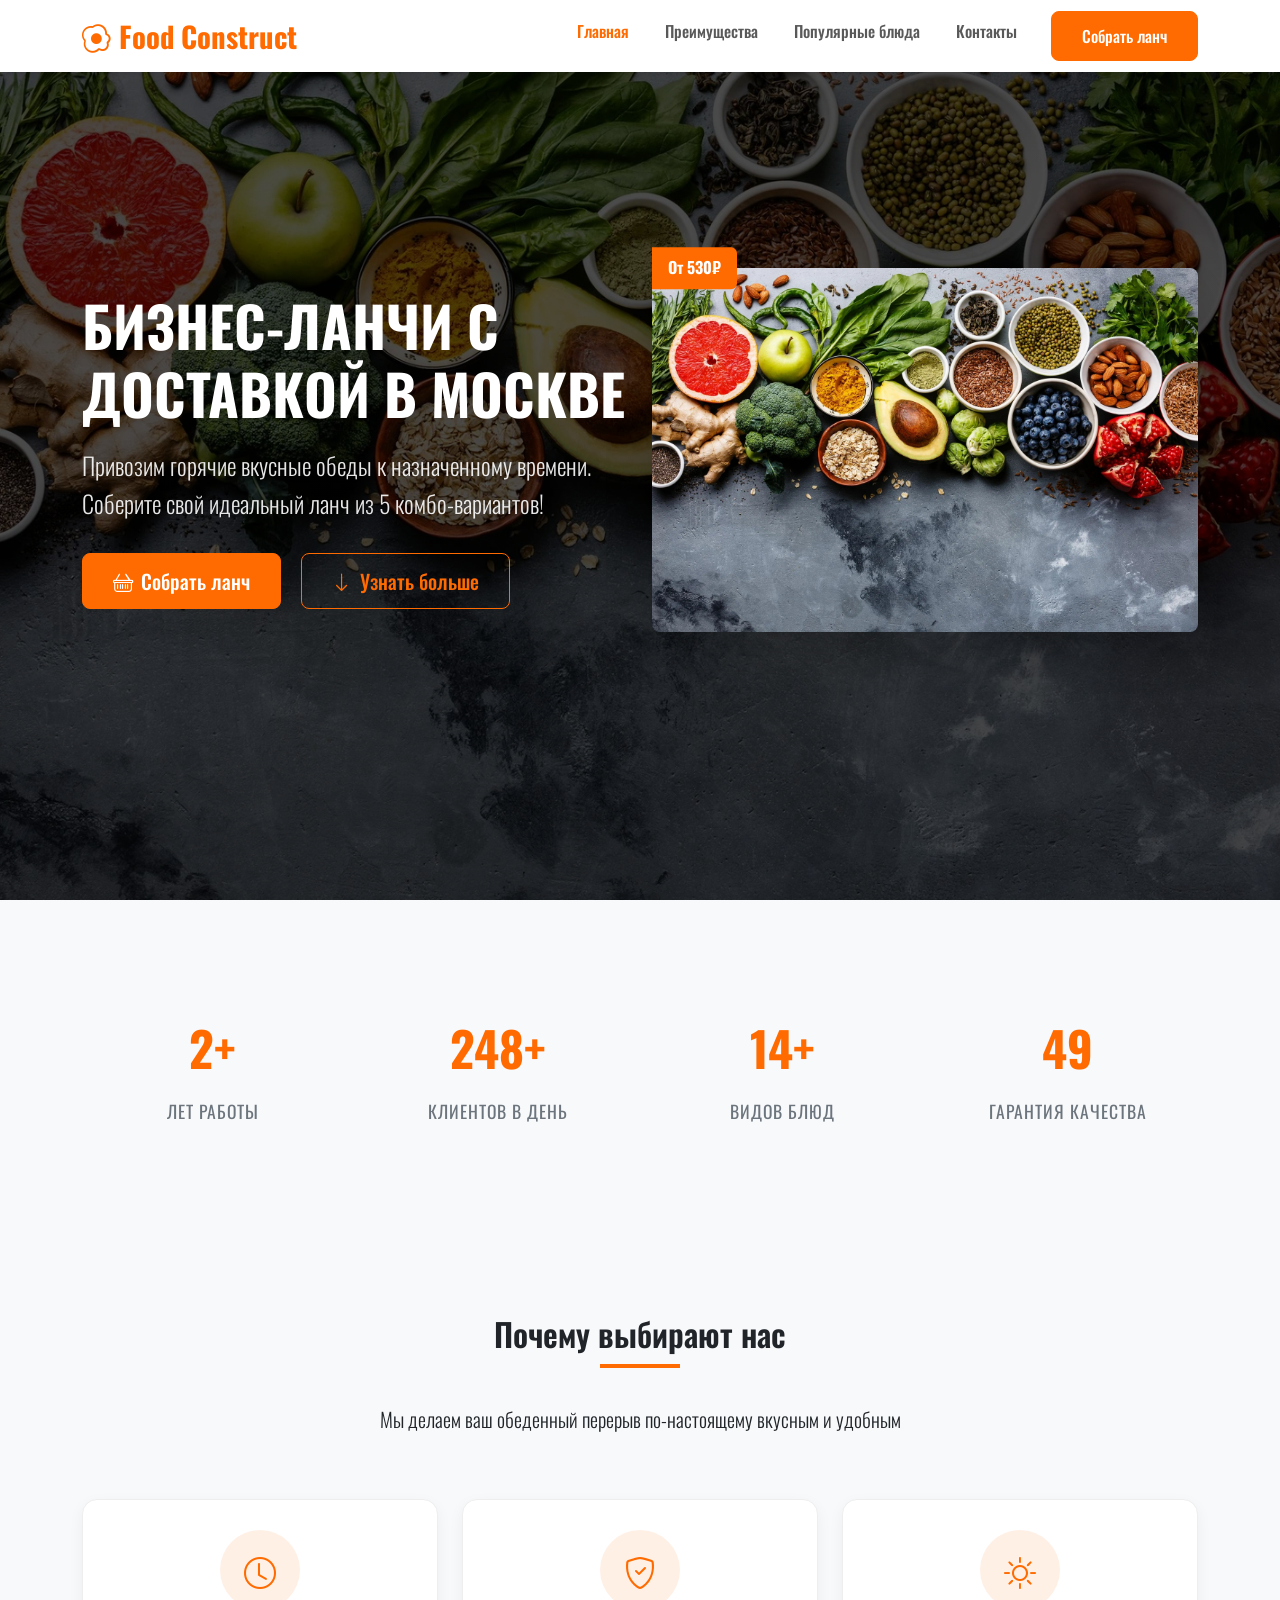
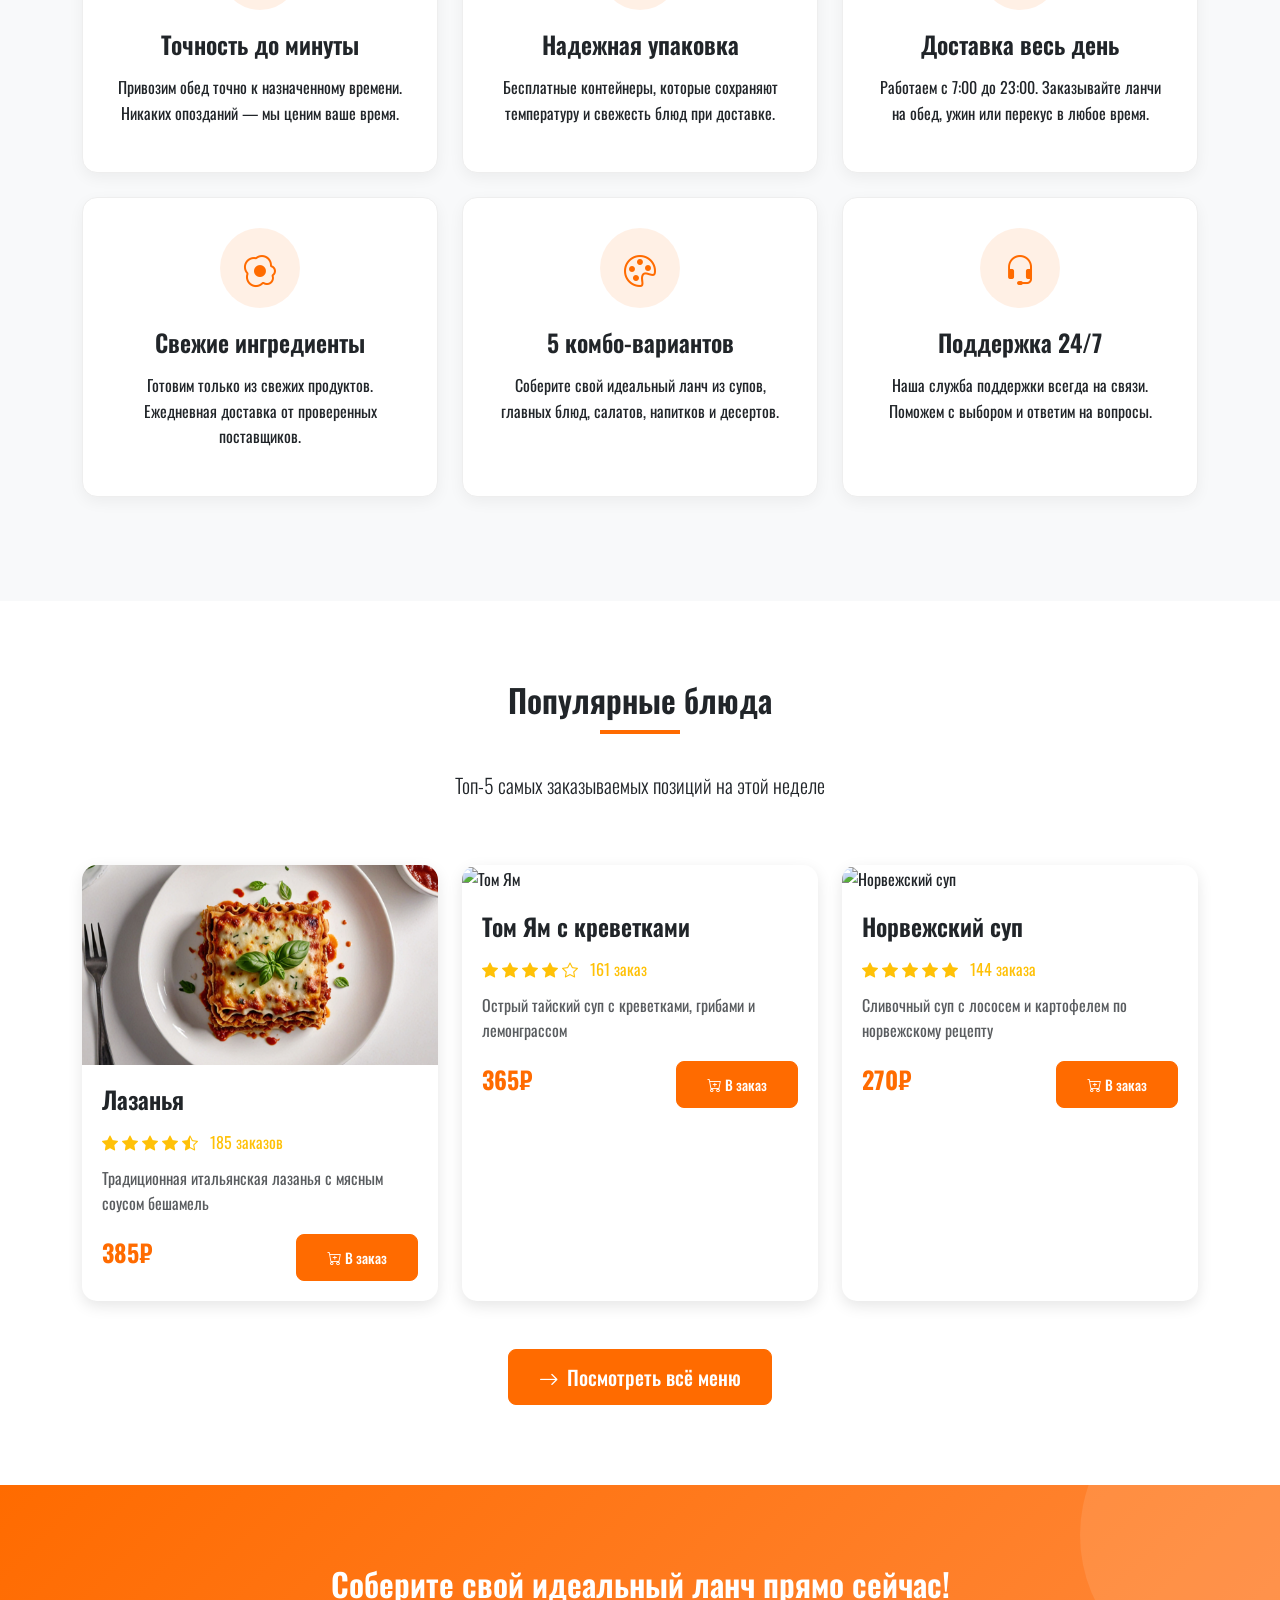
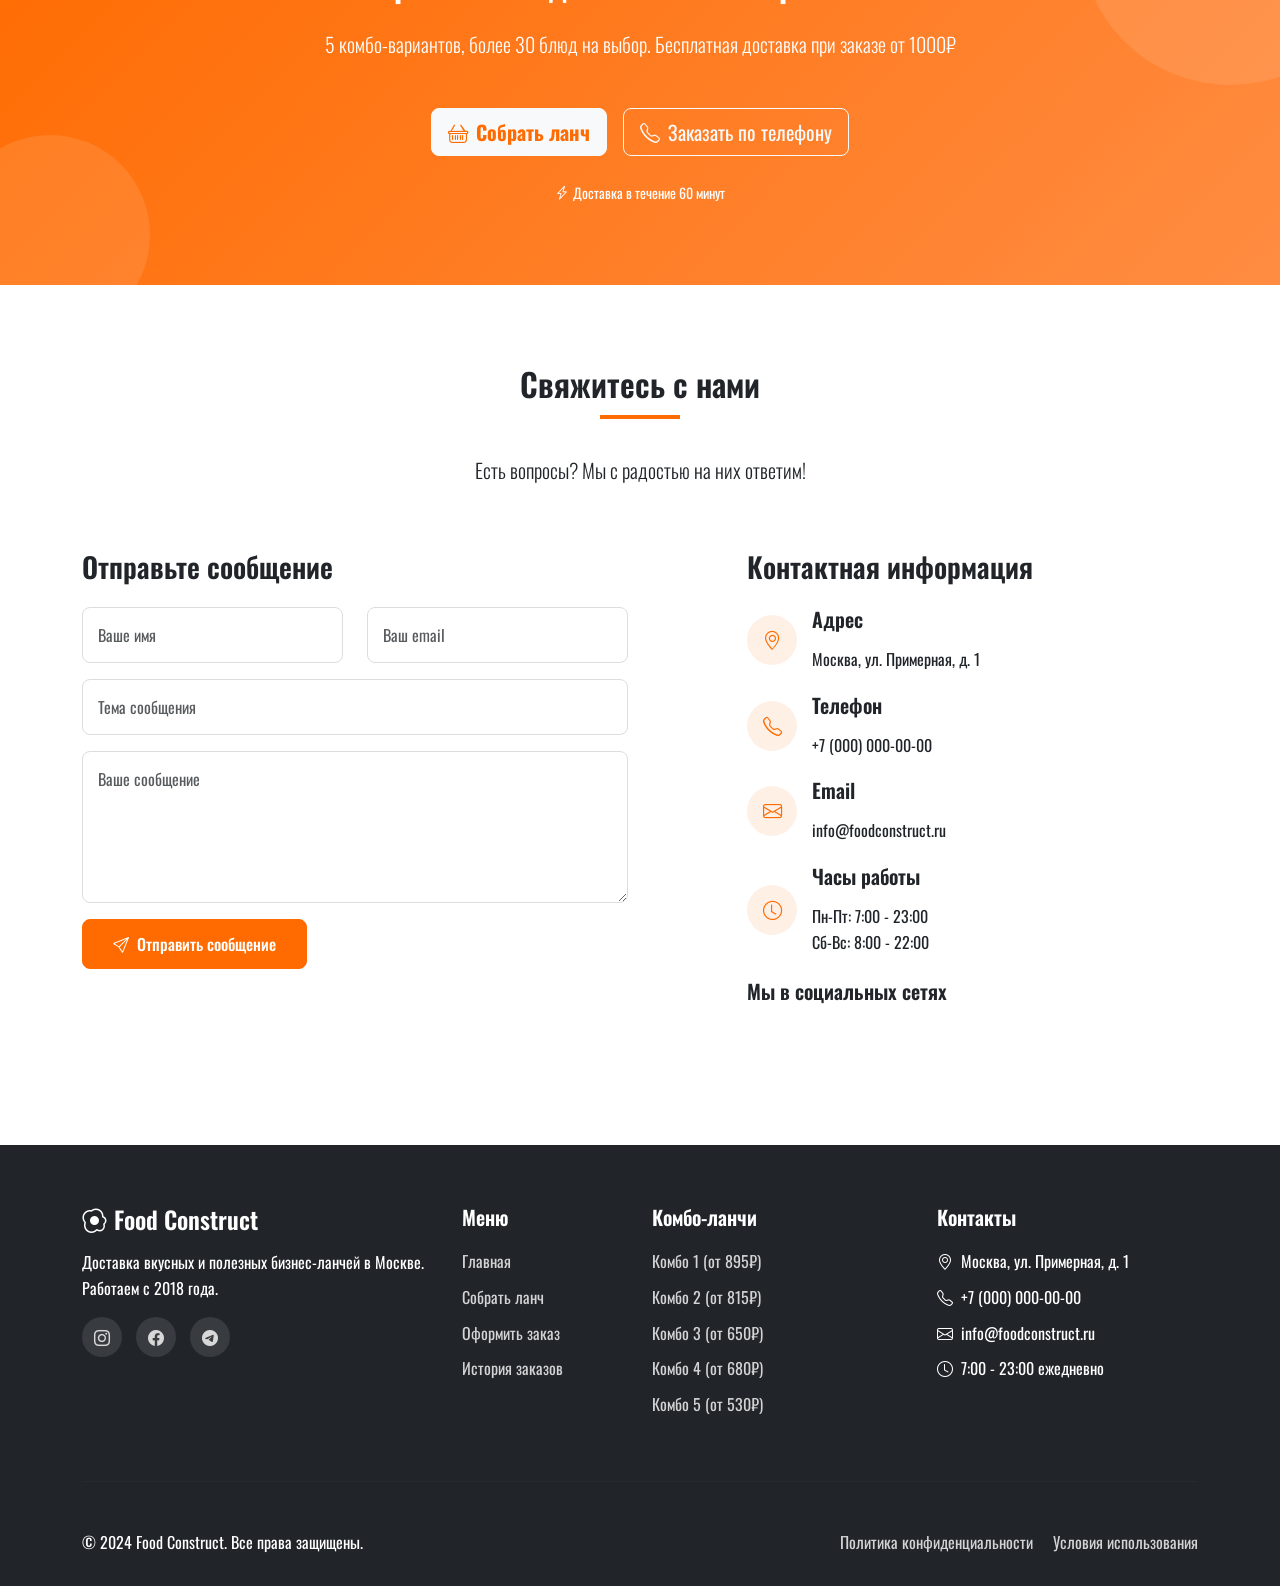
==== bootstrap-landing.html @ 38592e2b "Create bootstrap-landing.html" ====
<!DOCTYPE html>
<html lang="ru">
<head>
    <meta charset="UTF-8">
    <meta name="viewport" content="width=device-width, initial-scale=1.0">
    <title>Food Construct - Доставка бизнес-ланчей в Москве</title>
    
    <!-- Bootstrap 5 CSS -->
    <link href="https://cdn.jsdelivr.net/npm/bootstrap@5.3.0-alpha1/dist/css/bootstrap.min.css" rel="stylesheet">
    
    <!-- Bootstrap Icons -->
    <link rel="stylesheet" href="https://cdn.jsdelivr.net/npm/bootstrap-icons@1.10.0/font/bootstrap-icons.css">
    
    <!-- Google Fonts -->
    <link href="https://fonts.googleapis.com/css2?family=Oswald:wght@300;400;500;600;700&display=swap" rel="stylesheet">
    
    <!-- CSS -->
    <style>
        :root {
            --primary-color: #ff6b00;
            --primary-dark: #e55a00;
            --secondary-color: #333333;
            --light-color: #f8f9fa;
            --dark-color: #212529;
            --gray-color: #6c757d;
        }
        
        body {
            font-family: 'Oswald', sans-serif;
            color: var(--dark-color);
            line-height: 1.6;
        }
        
        h1, h2, h3, h4, h5, h6 {
            font-weight: 600;
            margin-bottom: 1rem;
        }
        
        .bg-primary-custom {
            background-color: var(--primary-color) !important;
        }
        
        .text-primary-custom {
            color: var(--primary-color) !important;
        }
        
        .btn-primary-custom {
            background-color: var(--primary-color);
            border-color: var(--primary-color);
            color: white;
            font-weight: 500;
            padding: 12px 30px;
            border-radius: 8px;
            transition: all 0.3s ease;
        }
        
        .btn-primary-custom:hover {
            background-color: var(--primary-dark);
            border-color: var(--primary-dark);
            transform: translateY(-2px);
            box-shadow: 0 4px 15px rgba(255, 107, 0, 0.3);
        }
        
        .btn-outline-primary-custom {
            background-color: transparent;
            border-color: var(--primary-color);
            color: var(--primary-color);
            font-weight: 500;
            padding: 12px 30px;
            border-radius: 8px;
            transition: all 0.3s ease;
        }
        
        .btn-outline-primary-custom:hover {
            background-color: var(--primary-color);
            border-color: var(--primary-color);
            color: white;
            transform: translateY(-2px);
            box-shadow: 0 4px 15px rgba(255, 107, 0, 0.3);
        }
        
        .section-padding {
            padding: 80px 0;
        }
        
        .section-title {
            position: relative;
            margin-bottom: 50px;
            text-align: center;
        }
        
        .section-title:after {
            content: '';
            position: absolute;
            bottom: -15px;
            left: 50%;
            transform: translateX(-50%);
            width: 80px;
            height: 4px;
            background-color: var(--primary-color);
        }
        
        .hero-section {
            background: linear-gradient(rgba(0, 0, 0, 0.7), rgba(0, 0, 0, 0.7)), url('images/main.png');
            background-size: cover;
            background-position: center;
            background-attachment: fixed;
            color: white;
            padding: 120px 0;
            min-height: 100vh;
            display: flex;
            align-items: center;
        }
        
        .hero-content h1 {
            font-size: 3.5rem;
            font-weight: 700;
            margin-bottom: 20px;
            text-transform: uppercase;
        }
        
        .hero-content .lead {
            font-size: 1.5rem;
            margin-bottom: 30px;
            opacity: 0.9;
        }
        
        .feature-icon {
            width: 80px;
            height: 80px;
            background-color: rgba(255, 107, 0, 0.1);
            border-radius: 50%;
            display: flex;
            align-items: center;
            justify-content: center;
            margin: 0 auto 20px;
        }
        
        .feature-icon i {
            font-size: 2rem;
            color: var(--primary-color);
        }
        
        .feature-card {
            background: white;
            border-radius: 15px;
            padding: 30px;
            height: 100%;
            transition: all 0.3s ease;
            border: 1px solid #eee;
            box-shadow: 0 5px 15px rgba(0, 0, 0, 0.05);
        }
        
        .feature-card:hover {
            transform: translateY(-10px);
            box-shadow: 0 15px 30px rgba(0, 0, 0, 0.1);
        }
        
        .cta-section {
            background: linear-gradient(135deg, var(--primary-color) 0%, #ff8c42 100%);
            color: white;
            position: relative;
            overflow: hidden;
        }
        
        .cta-section:before {
            content: '';
            position: absolute;
            top: 0;
            right: 0;
            width: 300px;
            height: 300px;
            background: rgba(255, 255, 255, 0.1);
            border-radius: 50%;
            transform: translate(100px, -100px);
        }
        
        .cta-section:after {
            content: '';
            position: absolute;
            bottom: 0;
            left: 0;
            width: 200px;
            height: 200px;
            background: rgba(255, 255, 255, 0.1);
            border-radius: 50%;
            transform: translate(-50px, 50px);
        }
        
        .cta-content {
            position: relative;
            z-index: 2;
        }
        
        /* Форм контактных данных */
        .contact-form .form-control {
            padding: 15px;
            border-radius: 8px;
            border: 1px solid #ddd;
            font-size: 1rem;
            transition: all 0.3s ease;
        }
        
        .contact-form .form-control:focus {
            border-color: var(--primary-color);
            box-shadow: 0 0 0 0.25rem rgba(255, 107, 0, 0.25);
        }
        
        .contact-info-item {
            display: flex;
            align-items: center;
            margin-bottom: 20px;
        }
        
        .contact-info-icon {
            width: 50px;
            height: 50px;
            background-color: rgba(255, 107, 0, 0.1);
            border-radius: 50%;
            display: flex;
            align-items: center;
            justify-content: center;
            margin-right: 15px;
        }
        
        .contact-info-icon i {
            font-size: 1.2rem;
            color: var(--primary-color);
        }
        
        /* Footer */
        .footer {
            background-color: var(--dark-color);
            color: white;
            padding: 60px 0 30px;
        }
        
        .footer a {
            color: rgba(255, 255, 255, 0.8);
            text-decoration: none;
            transition: color 0.3s ease;
        }
        
        .footer a:hover {
            color: var(--primary-color);
        }
        
        .footer-links h5 {
            margin-bottom: 20px;
            color: white;
        }
        
        .footer-links ul {
            list-style: none;
            padding: 0;
        }
        
        .footer-links li {
            margin-bottom: 10px;
        }
        
        .social-icons a {
            display: inline-flex;
            align-items: center;
            justify-content: center;
            width: 40px;
            height: 40px;
            background-color: rgba(255, 255, 255, 0.1);
            border-radius: 50%;
            margin-right: 10px;
            transition: all 0.3s ease;
        }
        
        .social-icons a:hover {
            background-color: var(--primary-color);
            transform: translateY(-3px);
        }
        
        @media (max-width: 768px) {
            .hero-content h1 {
                font-size: 2.5rem;
            }
            
            .hero-content .lead {
                font-size: 1.2rem;
            }
            
            .section-padding {
                padding: 60px 0;
            }
            
            .feature-card {
                margin-bottom: 30px;
            }
        }
        
        @media (max-width: 576px) {
            .hero-content h1 {
                font-size: 2rem;
            }
            
            .hero-section {
                padding: 80px 0;
                min-height: auto;
            }
        }
        
        /* Навигация */
        .navbar-brand {
            font-size: 1.8rem;
            font-weight: 700;
            color: var(--primary-color) !important;
        }
        
        .nav-link {
            font-weight: 500;
            margin: 0 10px;
            transition: color 0.3s ease;
        }
        
        .nav-link:hover {
            color: var(--primary-color) !important;
        }
        
        .navbar-nav .nav-link.active {
            color: var(--primary-color) !important;
        }
        
        .stats-section {
            background-color: var(--light-color);
        }
        
        .stat-item {
            text-align: center;
            padding: 30px 15px;
        }
        
        .stat-number {
            font-size: 3rem;
            font-weight: 700;
            color: var(--primary-color);
            margin-bottom: 10px;
        }
        
        .stat-text {
            font-size: 1.1rem;
            color: var(--gray-color);
            text-transform: uppercase;
            letter-spacing: 1px;
        }
        
        /* Популярные блюда */
        .dish-card {
            border-radius: 15px;
            overflow: hidden;
            box-shadow: 0 5px 15px rgba(0, 0, 0, 0.1);
            transition: all 0.3s ease;
            height: 100%;
            background: white;
        }
        
        .dish-card:hover {
            transform: translateY(-10px);
            box-shadow: 0 15px 30px rgba(0, 0, 0, 0.15);
        }
        
        .dish-img {
            height: 200px;
            object-fit: cover;
            width: 100%;
        }
        
        .dish-content {
            padding: 20px;
        }
        
        .dish-price {
            font-size: 1.5rem;
            font-weight: 700;
            color: var(--primary-color);
            margin-bottom: 10px;
        }
        
        .dish-rating {
            color: #ffc107;
            margin-bottom: 10px;
        }
    </style>
</head>
<body>
    <!-- Навигация -->
    <nav class="navbar navbar-expand-lg navbar-light bg-white fixed-top shadow-sm">
        <div class="container">
            <a class="navbar-brand" href="bootstrap-landing.html">
                <i class="bi bi-egg-fried me-2"></i>Food Construct
            </a>
            
            <button class="navbar-toggler" type="button" data-bs-toggle="collapse" data-bs-target="#navbarNav">
                <span class="navbar-toggler-icon"></span>
            </button>
            
            <div class="collapse navbar-collapse" id="navbarNav">
                <ul class="navbar-nav ms-auto">
                    <li class="nav-item">
                        <a class="nav-link active" href="#home">Главная</a>
                    </li>
                    <li class="nav-item">
                        <a class="nav-link" href="#features">Преимущества</a>
                    </li>
                    <li class="nav-item">
                        <a class="nav-link" href="#dishes">Популярные блюда</a>
                    </li>
                    <li class="nav-item">
                        <a class="nav-link" href="#contact">Контакты</a>
                    </li>
                    <li class="nav-item ms-lg-3">
                        <a class="btn btn-primary-custom" href="lunch.html">Собрать ланч</a>
                    </li>
                </ul>
            </div>
        </div>
    </nav>

    <!-- Краткая сводка -->
    <section id="home" class="hero-section">
        <div class="container">
            <div class="row align-items-center">
                <div class="col-lg-6">
                    <div class="hero-content">
                        <h1 class="display-4 fw-bold">Бизнес-ланчи с доставкой в Москве</h1>
                        <p class="lead">Привозим горячие вкусные обеды к назначенному времени. Соберите свой идеальный ланч из 5 комбо-вариантов!</p>
                        <div class="mt-4">
                            <a href="lunch.html" class="btn btn-primary-custom btn-lg me-3">
                                <i class="bi bi-basket me-2"></i>Собрать ланч
                            </a>
                            <a href="#features" class="btn btn-outline-primary-custom btn-lg">
                                <i class="bi bi-arrow-down me-2"></i>Узнать больше
                            </a>
                        </div>
                    </div>
                </div>
                <div class="col-lg-6 text-center">
                    <div class="position-relative">
                        <img src="images/main.png" alt="Вкусный бизнес-ланч" class="img-fluid rounded-3 shadow-lg" style="max-height: 500px;">
                        <div class="position-absolute top-0 start-0 bg-primary-custom text-white px-3 py-2 rounded-end" style="transform: translateY(-50%);">
                            <span class="fw-bold">От 530₽</span>
                        </div>
                    </div>
                </div>
            </div>
        </div>
    </section>

    <!-- Статистика -->
    <section class="stats-section section-padding">
        <div class="container">
            <div class="row text-center">
                <div class="col-md-3 col-6 mb-4 mb-md-0">
                    <div class="stat-item">
                        <div class="stat-number">5+</div>
                        <div class="stat-text">Лет работы</div>
                    </div>
                </div>
                <div class="col-md-3 col-6 mb-4 mb-md-0">
                    <div class="stat-item">
                        <div class="stat-number">500+</div>
                        <div class="stat-text">Клиентов в день</div>
                    </div>
                </div>
                <div class="col-md-3 col-6">
                    <div class="stat-item">
                        <div class="stat-number">30+</div>
                        <div class="stat-text">Видов блюд</div>
                    </div>
                </div>
                <div class="col-md-3 col-6">
                    <div class="stat-item">
                        <div class="stat-number">100%</div>
                        <div class="stat-text">Гарантия качества</div>
                    </div>
                </div>
            </div>
        </div>
    </section>

    <!-- О нас -->
    <section id="features" class="section-padding bg-light">
        <div class="container">
            <div class="row">
                <div class="col-12 text-center mb-5">
                    <h2 class="section-title">Почему выбирают нас</h2>
                    <p class="lead">Мы делаем ваш обеденный перерыв по-настоящему вкусным и удобным</p>
                </div>
            </div>
            
            <div class="row">
                <div class="col-lg-4 col-md-6 mb-4">
                    <div class="feature-card">
                        <div class="feature-icon">
                            <i class="bi bi-clock"></i>
                        </div>
                        <h4 class="text-center mb-3">Точность до минуты</h4>
                        <p class="text-center">Привозим обед точно к назначенному времени. Никаких опозданий — мы ценим ваше время.</p>
                    </div>
                </div>
                
                <div class="col-lg-4 col-md-6 mb-4">
                    <div class="feature-card">
                        <div class="feature-icon">
                            <i class="bi bi-shield-check"></i>
                        </div>
                        <h4 class="text-center mb-3">Надежная упаковка</h4>
                        <p class="text-center">Бесплатные контейнеры, которые сохраняют температуру и свежесть блюд при доставке.</p>
                    </div>
                </div>
                
                <div class="col-lg-4 col-md-6 mb-4">
                    <div class="feature-card">
                        <div class="feature-icon">
                            <i class="bi bi-sun"></i>
                        </div>
                        <h4 class="text-center mb-3">Доставка весь день</h4>
                        <p class="text-center">Работаем с 7:00 до 23:00. Заказывайте ланчи на обед, ужин или перекус в любое время.</p>
                    </div>
                </div>
                
                <div class="col-lg-4 col-md-6 mb-4">
                    <div class="feature-card">
                        <div class="feature-icon">
                            <i class="bi bi-egg-fried"></i>
                        </div>
                        <h4 class="text-center mb-3">Свежие ингредиенты</h4>
                        <p class="text-center">Готовим только из свежих продуктов. Ежедневная доставка от проверенных поставщиков.</p>
                    </div>
                </div>
                
                <div class="col-lg-4 col-md-6 mb-4">
                    <div class="feature-card">
                        <div class="feature-icon">
                            <i class="bi bi-palette"></i>
                        </div>
                        <h4 class="text-center mb-3">5 комбо-вариантов</h4>
                        <p class="text-center">Соберите свой идеальный ланч из супов, главных блюд, салатов, напитков и десертов.</p>
                    </div>
                </div>
                
                <div class="col-lg-4 col-md-6 mb-4">
                    <div class="feature-card">
                        <div class="feature-icon">
                            <i class="bi bi-headset"></i>
                        </div>
                        <h4 class="text-center mb-3">Поддержка 24/7</h4>
                        <p class="text-center">Наша служба поддержки всегда на связи. Поможем с выбором и ответим на вопросы.</p>
                    </div>
                </div>
            </div>
        </div>
    </section>

    <!-- Попуярные позиции -->
    <section id="dishes" class="section-padding">
        <div class="container">
            <div class="row">
                <div class="col-12 text-center mb-5">
                    <h2 class="section-title">Популярные блюда</h2>
                    <p class="lead">Топ-5 самых заказываемых позиций на этой неделе</p>
                </div>
            </div>
            
            <div class="row">
                <div class="col-lg-4 col-md-6 mb-4">
                    <div class="dish-card">
                        <img src="images/lasagna.jpg" alt="Лазанья" class="dish-img">
                        <div class="dish-content">
                            <h4>Лазанья</h4>
                            <div class="dish-rating">
                                <i class="bi bi-star-fill"></i>
                                <i class="bi bi-star-fill"></i>
                                <i class="bi bi-star-fill"></i>
                                <i class="bi bi-star-fill"></i>
                                <i class="bi bi-star-half"></i>
                                <span class="ms-2">185 заказов</span>
                            </div>
                            <p class="text-muted">Традиционная итальянская лазанья с мясным соусом бешамель</p>
                            <div class="d-flex justify-content-between align-items-center">
                                <div class="dish-price">385₽</div>
                                <button class="btn btn-primary-custom btn-sm">
                                    <i class="bi bi-cart-plus me-1"></i>В заказ
                                </button>
                            </div>
                        </div>
                    </div>
                </div>
                
                <div class="col-lg-4 col-md-6 mb-4">
                    <div class="dish-card">
                        <img src="images/tom-yam.jpg" alt="Том Ям" class="dish-img">
                        <div class="dish-content">
                            <h4>Том Ям с креветками</h4>
                            <div class="dish-rating">
                                <i class="bi bi-star-fill"></i>
                                <i class="bi bi-star-fill"></i>
                                <i class="bi bi-star-fill"></i>
                                <i class="bi bi-star-fill"></i>
                                <i class="bi bi-star"></i>
                                <span class="ms-2">161 заказ</span>
                            </div>
                            <p class="text-muted">Острый тайский суп с креветками, грибами и лемонграссом</p>
                            <div class="d-flex justify-content-between align-items-center">
                                <div class="dish-price">365₽</div>
                                <button class="btn btn-primary-custom btn-sm">
                                    <i class="bi bi-cart-plus me-1"></i>В заказ
                                </button>
                            </div>
                        </div>
                    </div>
                </div>
                
                <div class="col-lg-4 col-md-6 mb-4">
                    <div class="dish-card">
                        <img src="images/norwegian-soup.jpg" alt="Норвежский суп" class="dish-img">
                        <div class="dish-content">
                            <h4>Норвежский суп</h4>
                            <div class="dish-rating">
                                <i class="bi bi-star-fill"></i>
                                <i class="bi bi-star-fill"></i>
                                <i class="bi bi-star-fill"></i>
                                <i class="bi bi-star-fill"></i>
                                <i class="bi bi-star-fill"></i>
                                <span class="ms-2">144 заказа</span>
                            </div>
                            <p class="text-muted">Сливочный суп с лососем и картофелем по норвежскому рецепту</p>
                            <div class="d-flex justify-content-between align-items-center">
                                <div class="dish-price">270₽</div>
                                <button class="btn btn-primary-custom btn-sm">
                                    <i class="bi bi-cart-plus me-1"></i>В заказ
                                </button>
                            </div>
                        </div>
                    </div>
                </div>
            </div>
            
            <div class="row mt-4">
                <div class="col-12 text-center">
                    <a href="lunch.html" class="btn btn-primary-custom btn-lg">
                        <i class="bi bi-arrow-right me-2"></i>Посмотреть всё меню
                    </a>
                </div>
            </div>
        </div>
    </section>

    <!-- А-ля рекламная секция -->
    <section class="cta-section section-padding">
        <div class="container">
            <div class="row justify-content-center">
                <div class="col-lg-8 text-center">
                    <div class="cta-content">
                        <h2 class="text-white mb-4">Соберите свой идеальный ланч прямо сейчас!</h2>
                        <p class="text-white mb-5 lead">5 комбо-вариантов, более 30 блюд на выбор. Бесплатная доставка при заказе от 1000₽</p>
                        <div class="d-flex flex-wrap justify-content-center gap-3">
                            <a href="lunch.html" class="btn btn-light btn-lg text-primary-custom fw-bold">
                                <i class="bi bi-basket me-2"></i>Собрать ланч
                            </a>
                            <a href="#contact" class="btn btn-outline-light btn-lg">
                                <i class="bi bi-telephone me-2"></i>Заказать по телефону
                            </a>
                        </div>
                        <div class="mt-4 text-white">
                            <small><i class="bi bi-lightning-charge me-1"></i>Доставка в течение 60 минут</small>
                        </div>
                    </div>
                </div>
            </div>
        </div>
    </section>

    <!-- Секция контактов -->
    <section id="contact" class="section-padding">
        <div class="container">
            <div class="row">
                <div class="col-12 text-center mb-5">
                    <h2 class="section-title">Свяжитесь с нами</h2>
                    <p class="lead">Есть вопросы? Мы с радостью на них ответим!</p>
                </div>
            </div>
            
            <div class="row">
                <div class="col-lg-6 mb-5 mb-lg-0">
                    <h3 class="mb-4">Отправьте сообщение</h3>
                    <form class="contact-form" id="contactForm">
                        <div class="row">
                            <div class="col-md-6 mb-3">
                                <input type="text" class="form-control" placeholder="Ваше имя" required>
                            </div>
                            <div class="col-md-6 mb-3">
                                <input type="email" class="form-control" placeholder="Ваш email" required>
                            </div>
                        </div>
                        <div class="mb-3">
                            <input type="text" class="form-control" placeholder="Тема сообщения" required>
                        </div>
                        <div class="mb-3">
                            <textarea class="form-control" rows="5" placeholder="Ваше сообщение" required></textarea>
                        </div>
                        <button type="submit" class="btn btn-primary-custom">
                            <i class="bi bi-send me-2"></i>Отправить сообщение
                        </button>
                    </form>
                </div>
                
                <div class="col-lg-5 offset-lg-1">
                    <h3 class="mb-4">Контактная информация</h3>
                    
                    <div class="contact-info-item">
                        <div class="contact-info-icon">
                            <i class="bi bi-geo-alt"></i>
                        </div>
                        <div>
                            <h5>Адрес</h5>
                            <p class="mb-0">Москва, ул. Примерная, д. 1</p>
                        </div>
                    </div>
                    
                    <div class="contact-info-item">
                        <div class="contact-info-icon">
                            <i class="bi bi-telephone"></i>
                        </div>
                        <div>
                            <h5>Телефон</h5>
                            <p class="mb-0">
                                <a href="tel:+70000000000" class="text-decoration-none text-dark">+7 (000) 000-00-00</a>
                            </p>
                        </div>
                    </div>
                    
                    <div class="contact-info-item">
                        <div class="contact-info-icon">
                            <i class="bi bi-envelope"></i>
                        </div>
                        <div>
                            <h5>Email</h5>
                            <p class="mb-0">
                                <a href="mailto:info@foodconstruct.ru" class="text-decoration-none text-dark">info@foodconstruct.ru</a>
                            </p>
                        </div>
                    </div>
                    
                    <div class="contact-info-item">
                        <div class="contact-info-icon">
                            <i class="bi bi-clock"></i>
                        </div>
                        <div>
                            <h5>Часы работы</h5>
                            <p class="mb-0">Пн-Пт: 7:00 - 23:00</p>
                            <p class="mb-0">Сб-Вс: 8:00 - 22:00</p>
                        </div>
                    </div>
                    
                    <div class="mt-4">
                        <h5 class="mb-3">Мы в социальных сетях</h5>
                        <div class="social-icons">
                            <a href="#" class="text-white"><i class="bi bi-instagram"></i></a>
                            <a href="#" class="text-white"><i class="bi bi-facebook"></i></a>
                            <a href="#" class="text-white"><i class="bi bi-telegram"></i></a>
                            <a href="#" class="text-white"><i class="bi bi-whatsapp"></i></a>
                            <a href="#" class="text-white"><i class="bi bi-vk"></i></a>
                        </div>
                    </div>
                </div>
            </div>
        </div>
    </section>

    <!-- Footer -->
    <footer class="footer">
        <div class="container">
            <div class="row">
                <div class="col-lg-4 mb-4 mb-lg-0">
                    <h4 class="mb-3">
                        <i class="bi bi-egg-fried me-2"></i>Food Construct
                    </h4>
                    <p>Доставка вкусных и полезных бизнес-ланчей в Москве. Работаем с 2018 года.</p>
                    <div class="social-icons mt-3">
                        <a href="#"><i class="bi bi-instagram"></i></a>
                        <a href="#"><i class="bi bi-facebook"></i></a>
                        <a href="#"><i class="bi bi-telegram"></i></a>
                    </div>
                </div>
                
                <div class="col-lg-2 col-md-4 mb-4 mb-lg-0">
                    <div class="footer-links">
                        <h5>Меню</h5>
                        <ul>
                            <li><a href="bootstrap-landing.html">Главная</a></li>
                            <li><a href="lunch.html">Собрать ланч</a></li>
                            <li><a href="orders.html">Оформить заказ</a></li>
                            <li><a href="history.html">История заказов</a></li>
                        </ul>
                    </div>
                </div>
                
                <div class="col-lg-3 col-md-4 mb-4 mb-lg-0">
                    <div class="footer-links">
                        <h5>Комбо-ланчи</h5>
                        <ul>
                            <li><a href="lunch.html#combo1">Комбо 1 (от 895₽)</a></li>
                            <li><a href="lunch.html#combo2">Комбо 2 (от 815₽)</a></li>
                            <li><a href="lunch.html#combo3">Комбо 3 (от 650₽)</a></li>
                            <li><a href="lunch.html#combo4">Комбо 4 (от 680₽)</a></li>
                            <li><a href="lunch.html#combo5">Комбо 5 (от 530₽)</a></li>
                        </ul>
                    </div>
                </div>
                
                <div class="col-lg-3 col-md-4">
                    <div class="footer-links">
                        <h5>Контакты</h5>
                        <ul>
                            <li><i class="bi bi-geo-alt me-2"></i>Москва, ул. Примерная, д. 1</li>
                            <li><i class="bi bi-telephone me-2"></i>+7 (000) 000-00-00</li>
                            <li><i class="bi bi-envelope me-2"></i>info@foodconstruct.ru</li>
                            <li><i class="bi bi-clock me-2"></i>7:00 - 23:00 ежедневно</li>
                        </ul>
                    </div>
                </div>
            </div>
            
            <hr class="my-5" style="border-color: rgba(255, 255, 255, 0.1);">
            
            <div class="row">
                <div class="col-md-6">
                    <p class="mb-0">© 2024 Food Construct. Все права защищены.</p>
                </div>
                <div class="col-md-6 text-md-end">
                    <p class="mb-0">
                        <a href="#" class="me-3">Политика конфиденциальности</a>
                        <a href="#">Условия использования</a>
                    </p>
                </div>
            </div>
        </div>
    </footer>

    <!-- Bootstrap JS -->
    <script src="https://cdn.jsdelivr.net/npm/bootstrap@5.3.0-alpha1/dist/js/bootstrap.bundle.min.js"></script>
    
    <!-- JavaScript -->
    <script>
        //плавная прокрутка ссылок
        document.querySelectorAll('a[href^="#"]').forEach(anchor => {
            anchor.addEventListener('click', function (e) {
                e.preventDefault();
                
                const targetId = this.getAttribute('href');
                if(targetId === '#') return;
                
                const targetElement = document.querySelector(targetId);
                if(targetElement) {
                    window.scrollTo({
                        top: targetElement.offsetTop - 80,
                        behavior: 'smooth'
                    });
                }
            });
        });
        
        //обработчик отправки форм
        document.getElementById('contactForm').addEventListener('submit', function(e) {
            e.preventDefault();
            
            //получаем форму
            const name = this.querySelector('input[type="text"]').value;
            const email = this.querySelector('input[type="email"]').value;
            
            //показываем сообщение об упехе
            alert(`Спасибо, ${name}! Ваше сообщение отправлено. Мы свяжемся с вами по email: ${email}`);
            
            //перезагружаем форму
            this.reset();
        });
        
        //получаем активный класс
        window.addEventListener('scroll', function() {
            const sections = document.querySelectorAll('section[id]');
            const navLinks = document.querySelectorAll('.navbar-nav .nav-link');
            
            let current = '';
            sections.forEach(section => {
                const sectionTop = section.offsetTop - 100;
                const sectionHeight = section.clientHeight;
                if(scrollY >= sectionTop && scrollY < sectionTop + sectionHeight) {
                    current = section.getAttribute('id');
                }
            });
            
            navLinks.forEach(link => {
                link.classList.remove('active');
                if(link.getAttribute('href') === `#${current}`) {
                    link.classList.add('active');
                }
            });
        });
        
        //анимация инициализации
        function animateStats() {
            const statNumbers = document.querySelectorAll('.stat-number');
            
            statNumbers.forEach(stat => {
                const target = parseInt(stat.textContent.replace('+', ''));
                const duration = 2000; // 2 секунды
                const step = target / (duration / 16); // 60fps
                let current = 0;
                
                const timer = setInterval(() => {
                    current += step;
                    if(current >= target) {
                        current = target;
                        clearInterval(timer);
                    }
                    stat.textContent = Math.floor(current) + (stat.textContent.includes('+') ? '+' : '');
                }, 16);
            });
        }
        
        //звпускается анимация при отображении раздела
        const observer = new IntersectionObserver((entries) => {
            entries.forEach(entry => {
                if(entry.isIntersecting) {
                    animateStats();
                    observer.unobserve(entry.target);
                }
            });
        }, { threshold: 0.5 });
        
        const statsSection = document.querySelector('.stats-section');
        if(statsSection) {
            observer.observe(statsSection);
        }
        
        document.querySelectorAll('.btn-primary-custom.btn-sm').forEach(button => {
            button.addEventListener('click', function() {
                const dishName = this.closest('.dish-card').querySelector('h4').textContent;
                const dishPrice = this.closest('.dish-card').querySelector('.dish-price').textContent;
                
                alert(`Блюдо "${dishName}" добавлено в заказ! Перейдите на страницу "Собрать ланч" для оформления.`);
                
                //анимация кнопок
                this.innerHTML = '<i class="bi bi-check me-1"></i>Добавлено';
                this.classList.remove('btn-primary-custom');
                this.classList.add('btn-success');
                
                setTimeout(() => {
                    this.innerHTML = '<i class="bi bi-cart-plus me-1"></i>В заказ';
                    this.classList.remove('btn-success');
                    this.classList.add('btn-primary-custom');
                }, 2000);
            });
        });
    </script>
</body>
</html>
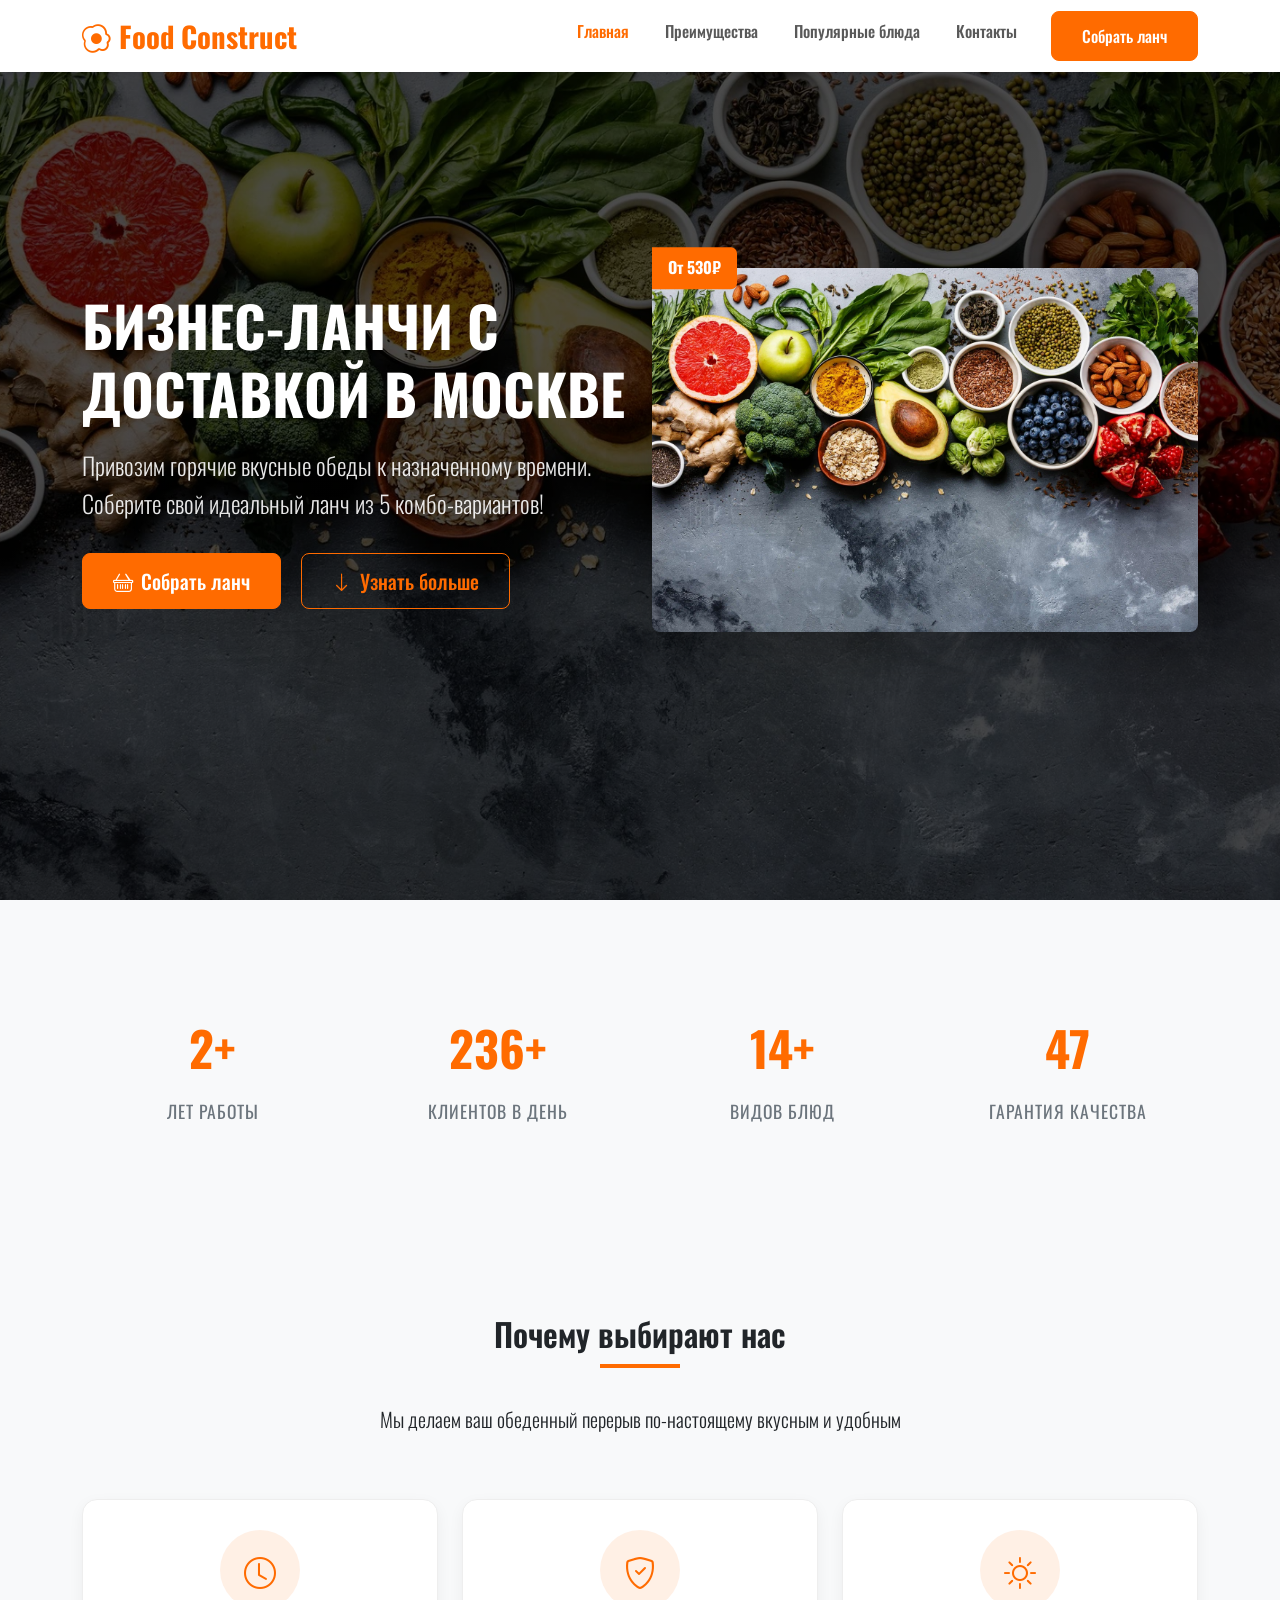
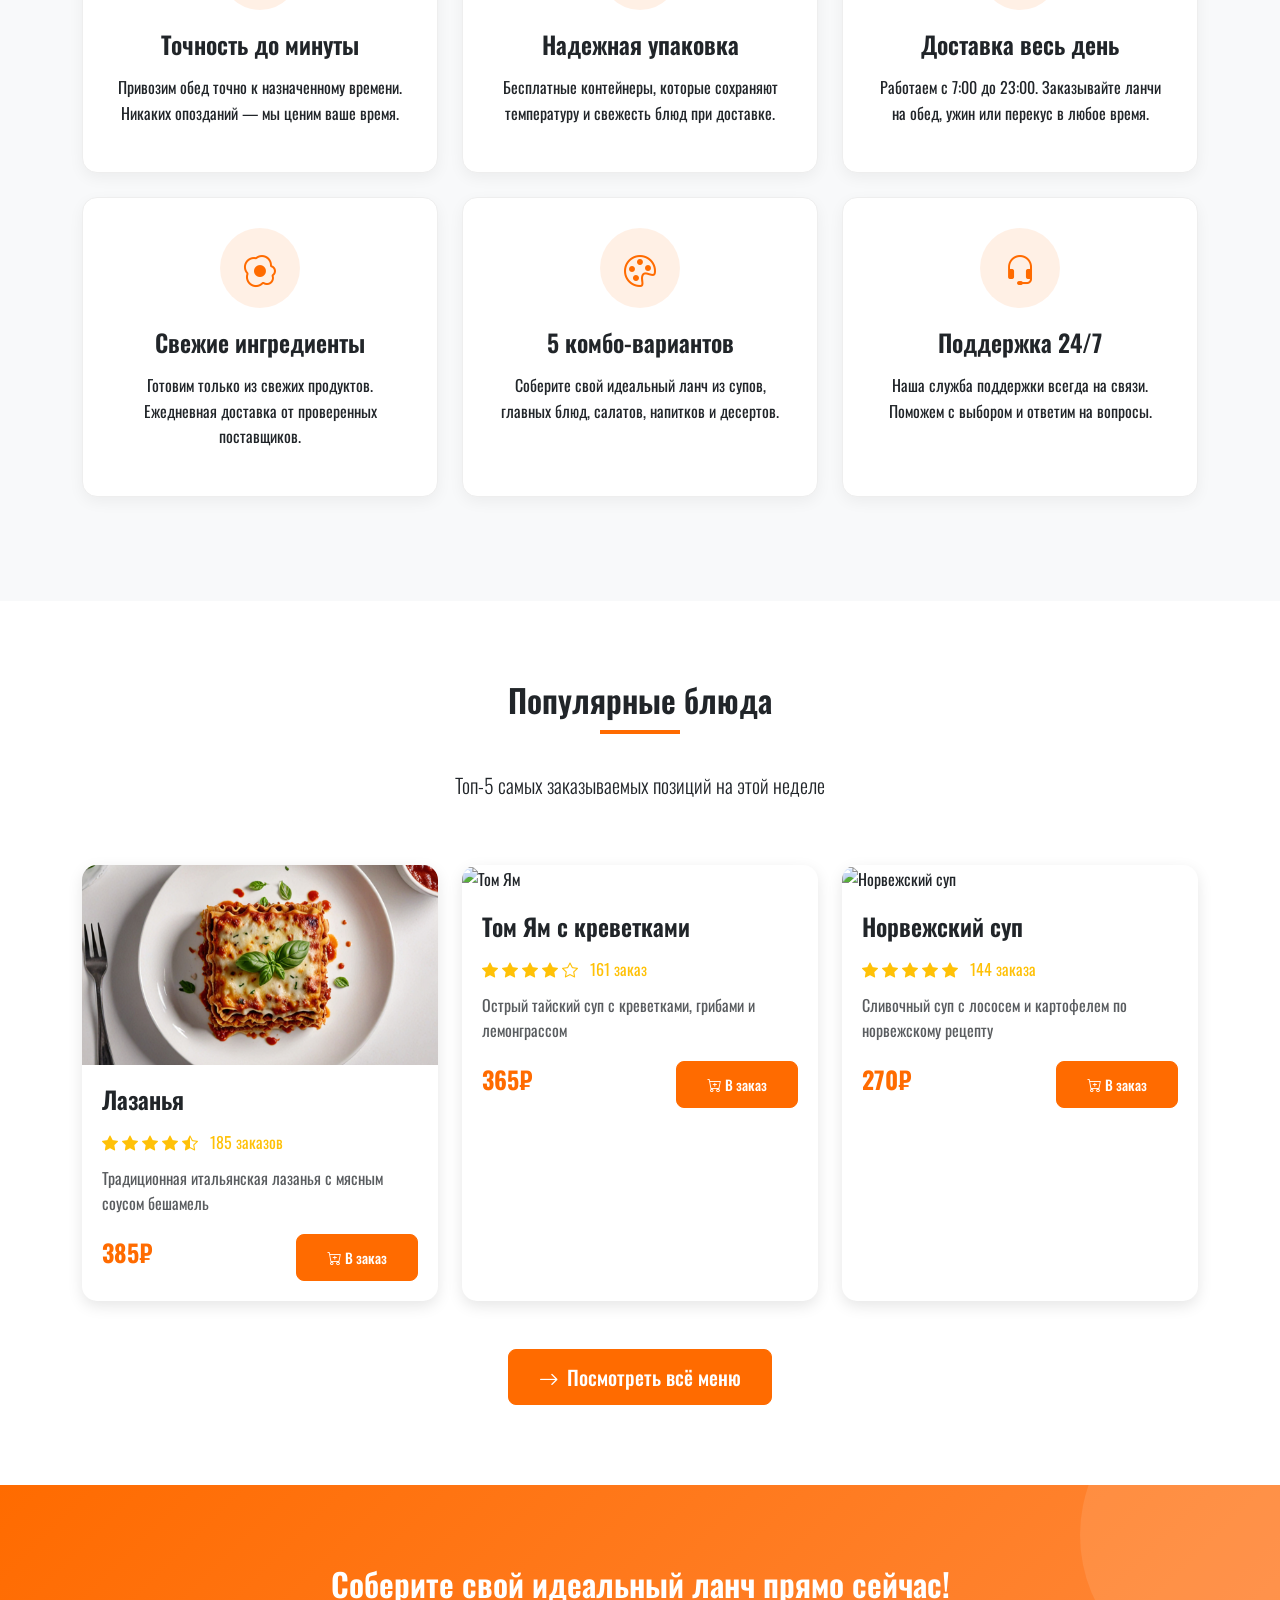
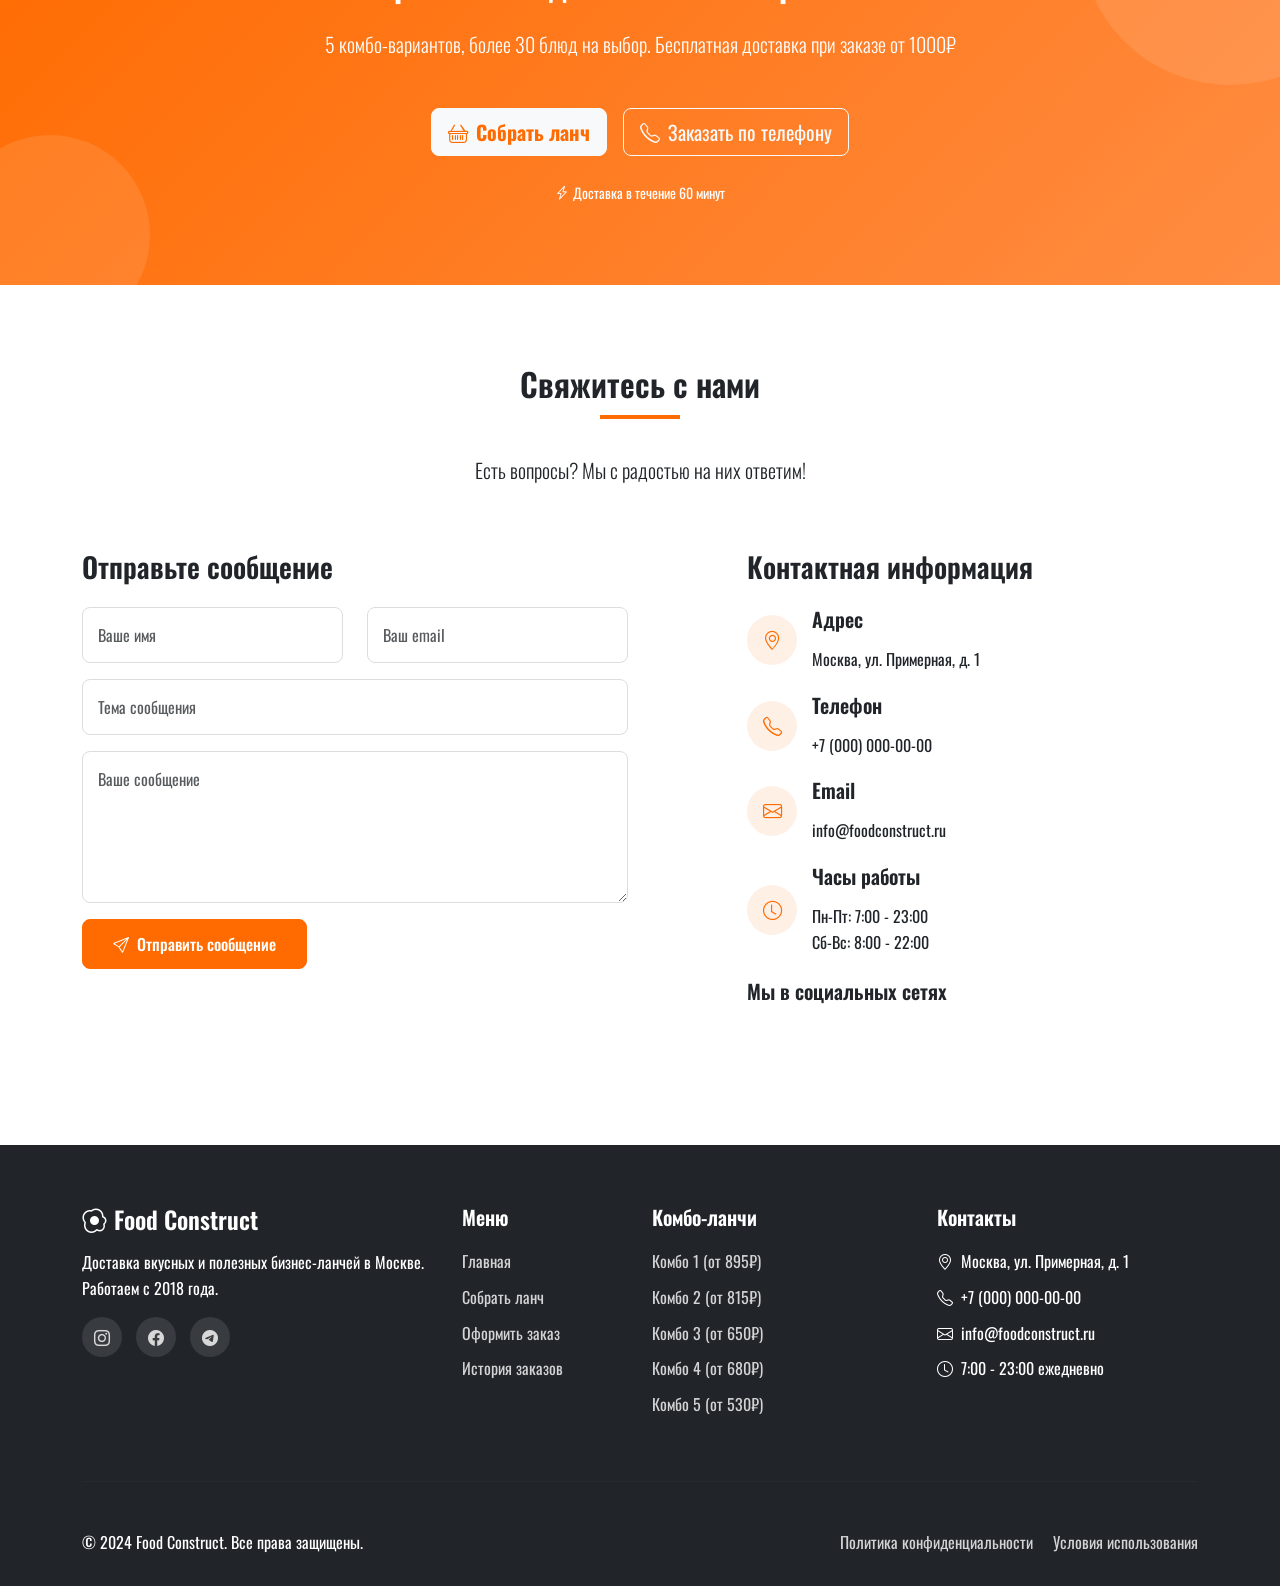
==== commit 858d4c9e: "Update bootstrap-landing.html" ====
--- a/bootstrap-landing.html
+++ b/bootstrap-landing.html
@@ -842,7 +842,7 @@
             </div>
         </div>
     </footer>
-
+    
     <!-- Bootstrap JS -->
     <script src="https://cdn.jsdelivr.net/npm/bootstrap@5.3.0-alpha1/dist/js/bootstrap.bundle.min.js"></script>
     
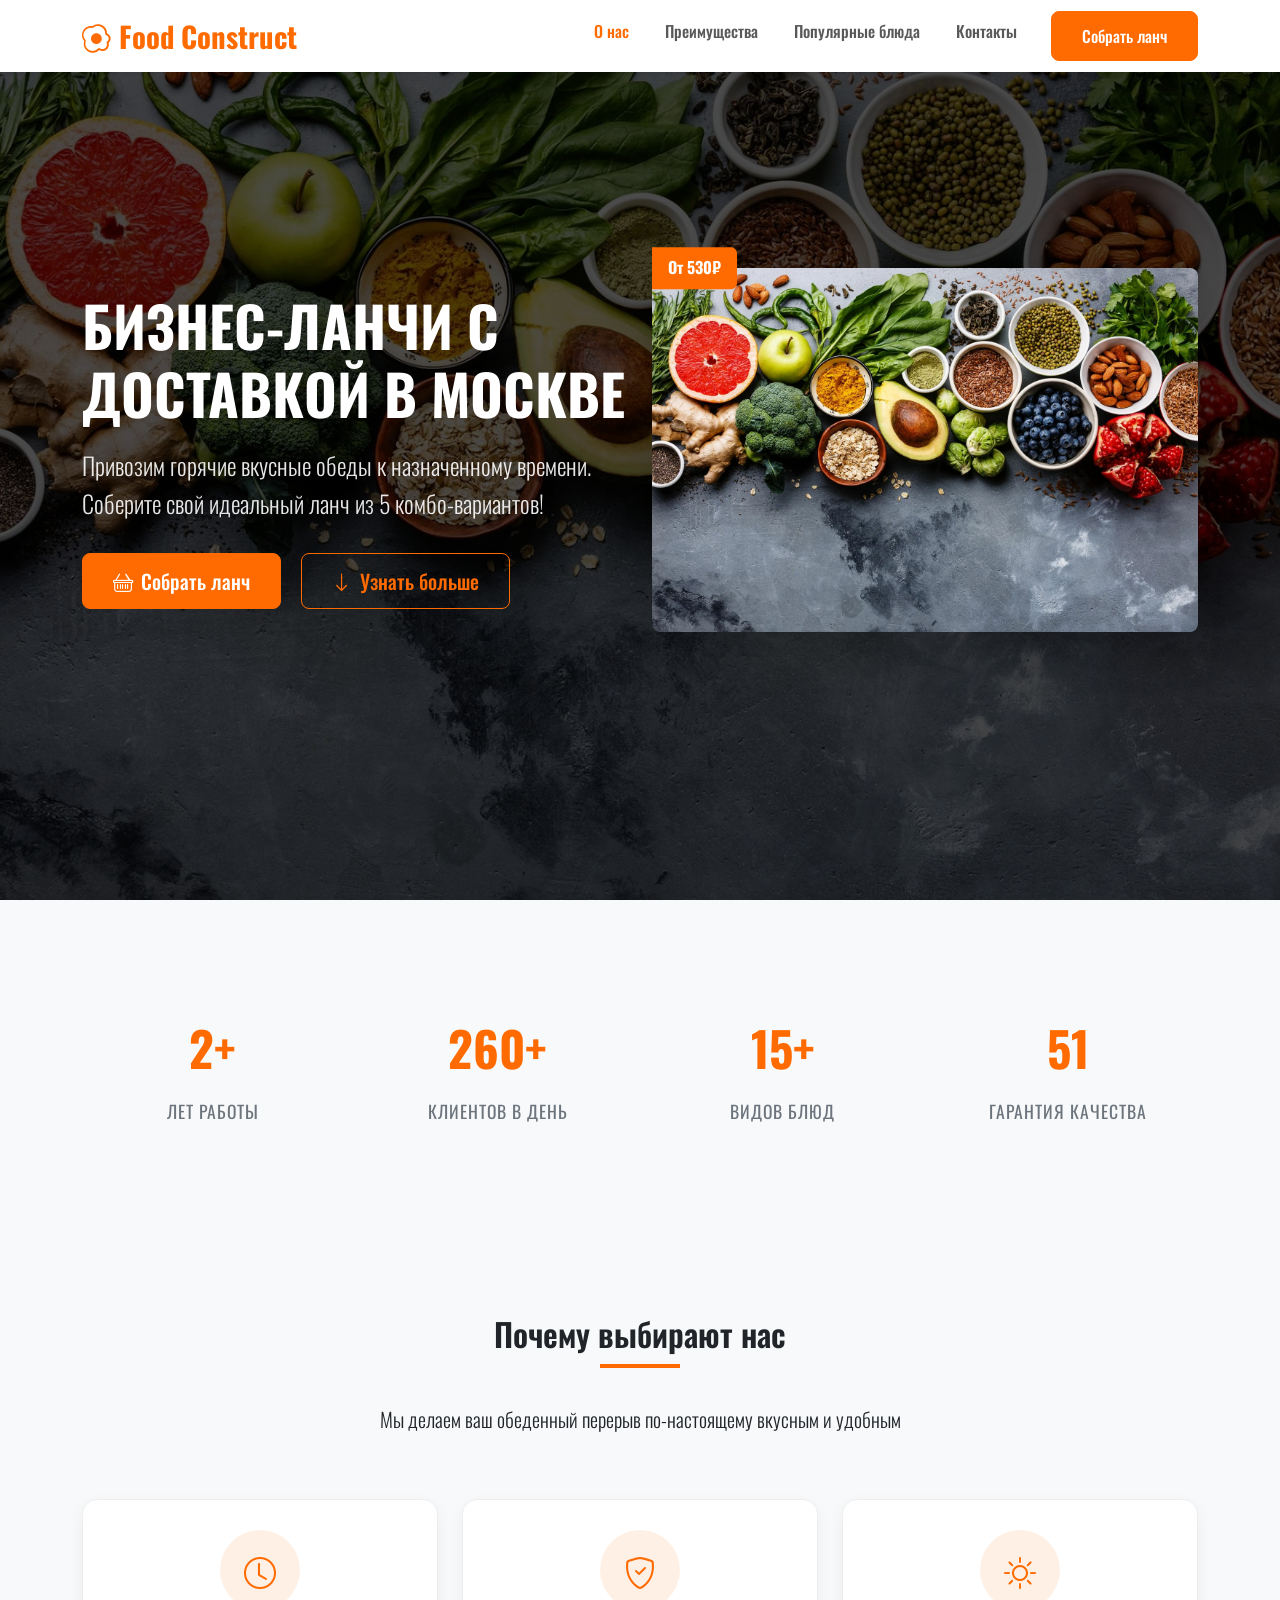
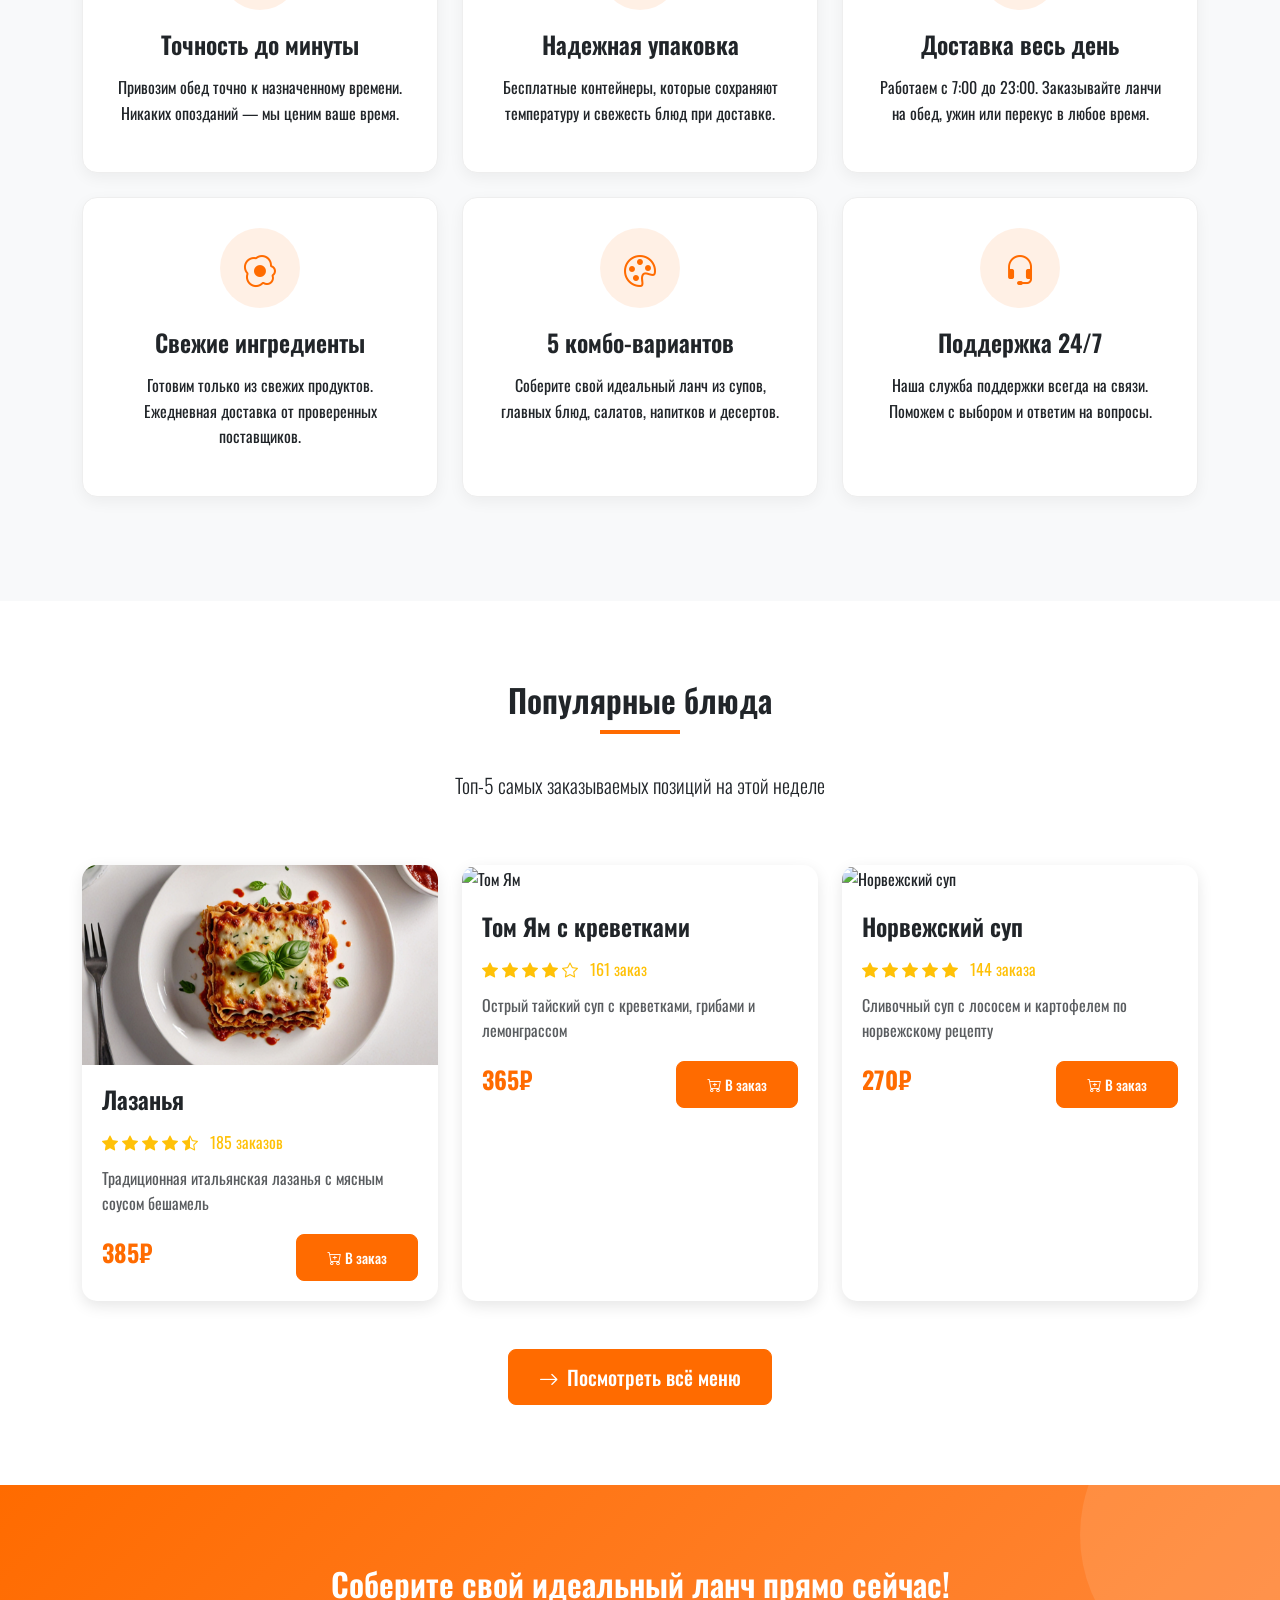
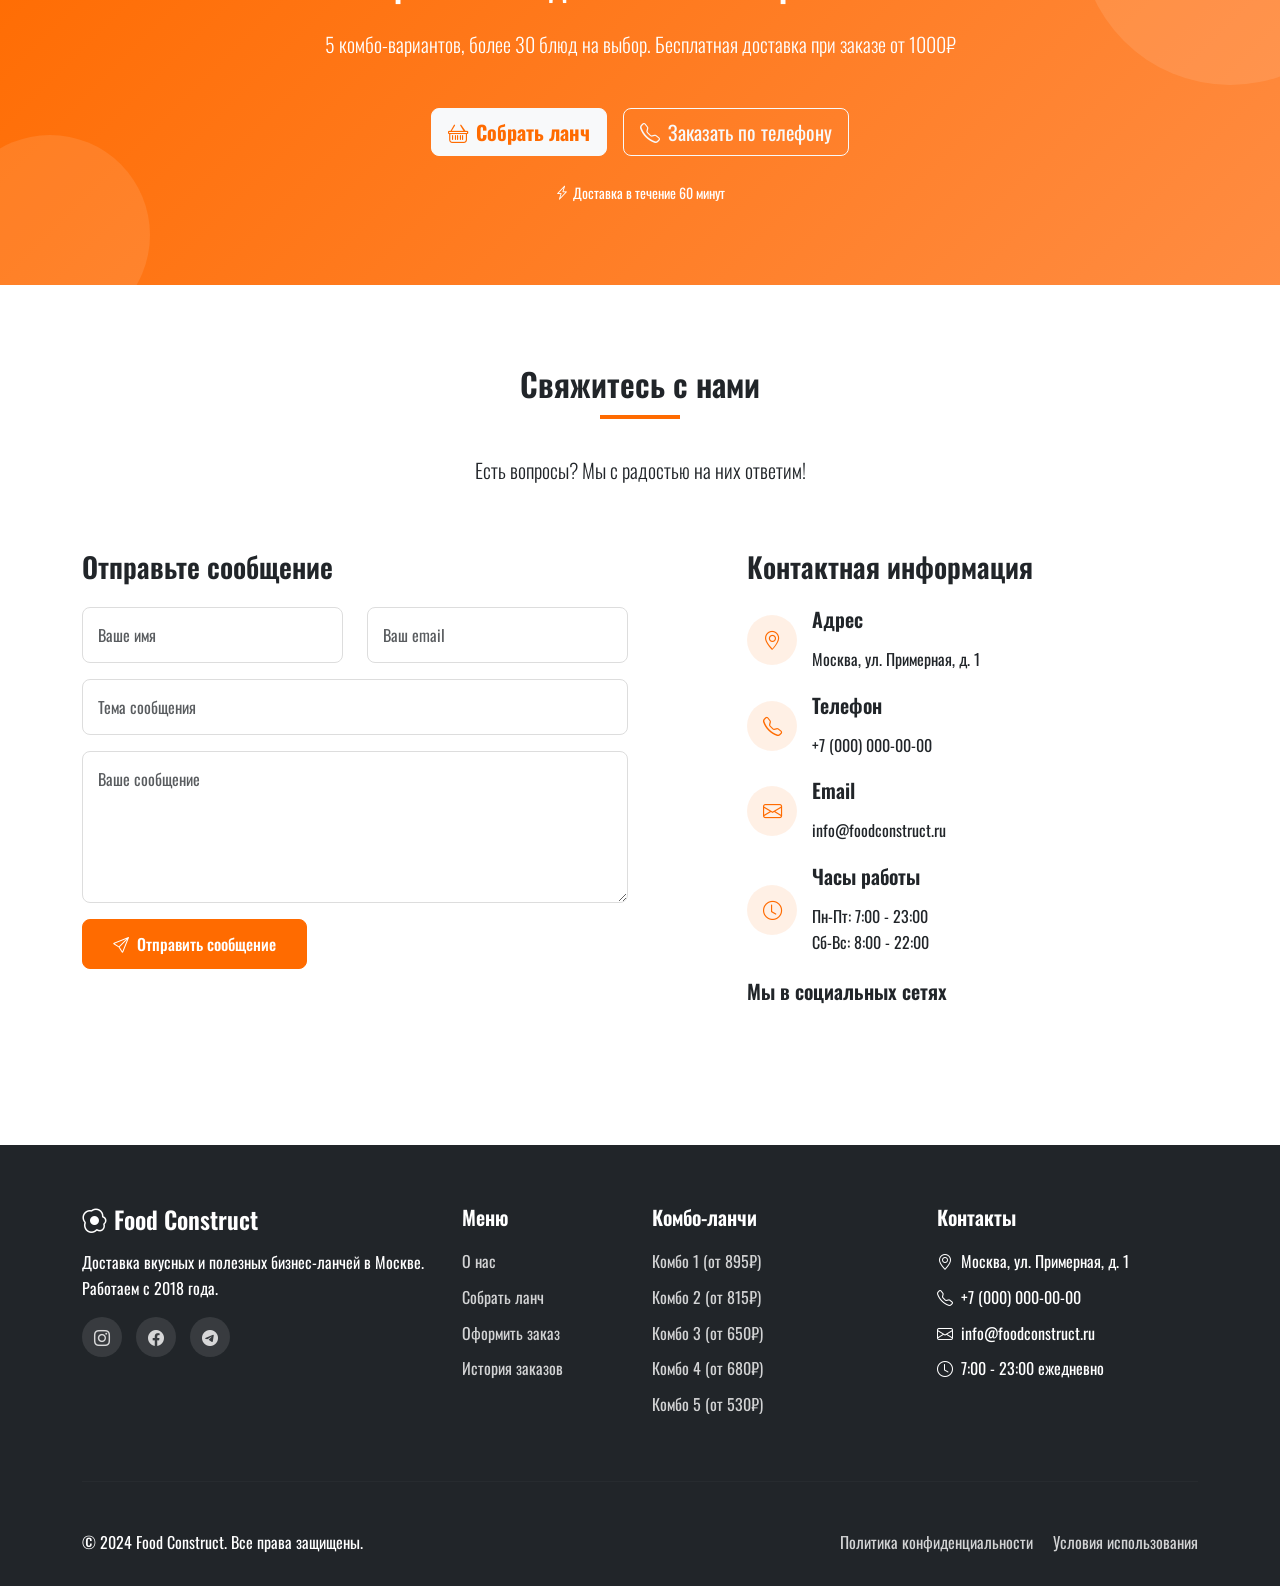
==== commit 40db00c0: "Update bootstrap-landing.html" ====
--- a/bootstrap-landing.html
+++ b/bootstrap-landing.html
@@ -402,7 +402,7 @@
             <div class="collapse navbar-collapse" id="navbarNav">
                 <ul class="navbar-nav ms-auto">
                     <li class="nav-item">
-                        <a class="nav-link active" href="#home">Главная</a>
+                        <a class="nav-link active" href="#home">О нас</a>
                     </li>
                     <li class="nav-item">
                         <a class="nav-link" href="#features">Преимущества</a>
@@ -793,7 +793,7 @@
                     <div class="footer-links">
                         <h5>Меню</h5>
                         <ul>
-                            <li><a href="bootstrap-landing.html">Главная</a></li>
+                            <li><a href="bootstrap-landing.html">О нас</a></li>
                             <li><a href="lunch.html">Собрать ланч</a></li>
                             <li><a href="orders.html">Оформить заказ</a></li>
                             <li><a href="history.html">История заказов</a></li>
